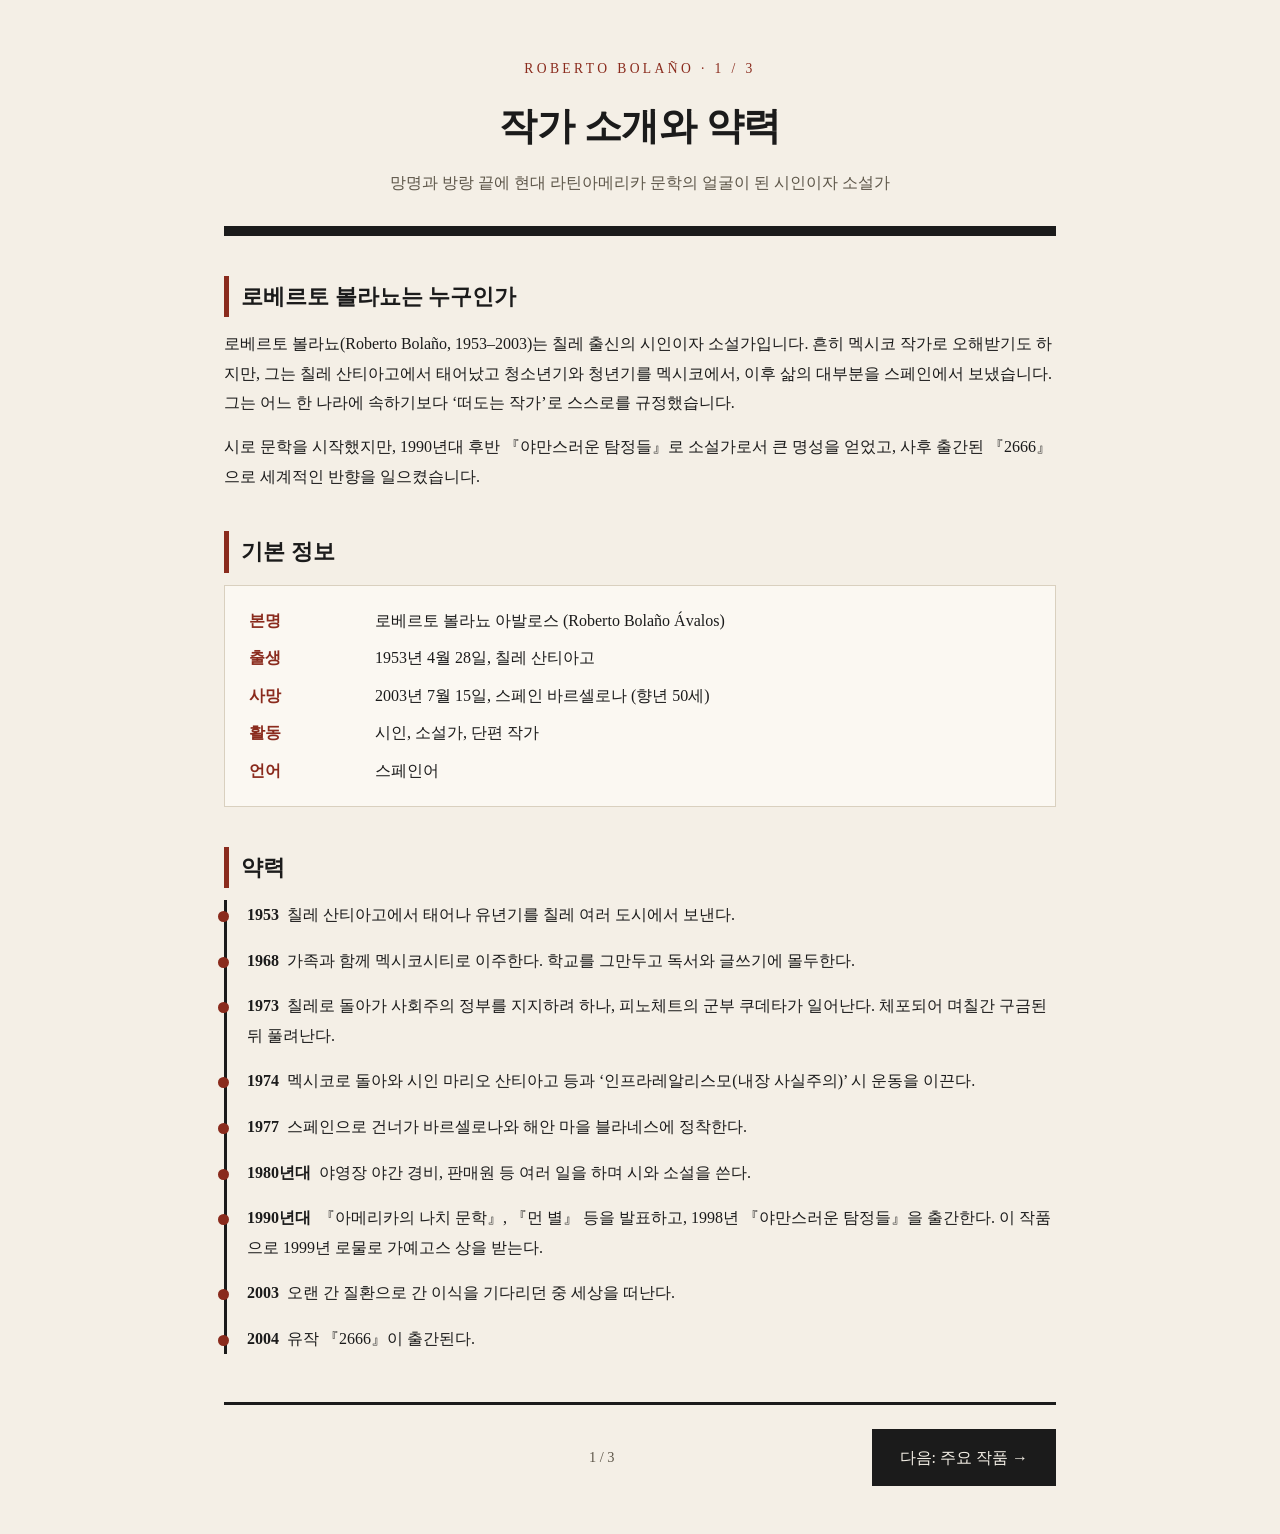
==== index.html @ b2fa028c "test" ====
<!DOCTYPE html>
<html lang="ko">
<head>
  <meta charset="UTF-8">
  <meta name="viewport" content="width=device-width, initial-scale=1.0">
  <title>로베르토 볼라뇨 | 작가와 약력</title>
  <link rel="stylesheet" href="style.css">
</head>
<body>
  <div class="page">
    <header class="site-header">
      <div class="eyebrow">Roberto Bolaño · 1 / 3</div>
      <h1>작가 소개와 약력</h1>
      <p class="sub">망명과 방랑 끝에 현대 라틴아메리카 문학의 얼굴이 된 시인이자 소설가</p>
    </header>

    <hr class="divider">

    <main class="body">
      <section>
        <h2>로베르토 볼라뇨는 누구인가</h2>
        <p>로베르토 볼라뇨(Roberto Bolaño, 1953–2003)는 칠레 출신의 시인이자 소설가입니다. 흔히 멕시코 작가로 오해받기도 하지만, 그는 칠레 산티아고에서 태어났고 청소년기와 청년기를 멕시코에서, 이후 삶의 대부분을 스페인에서 보냈습니다. 그는 어느 한 나라에 속하기보다 &lsquo;떠도는 작가&rsquo;로 스스로를 규정했습니다.</p>
        <p>시로 문학을 시작했지만, 1990년대 후반 『야만스러운 탐정들』로 소설가로서 큰 명성을 얻었고, 사후 출간된 『2666』으로 세계적인 반향을 일으켰습니다.</p>
      </section>

      <section>
        <h2>기본 정보</h2>
        <div class="profile">
          <dl>
            <dt>본명</dt><dd>로베르토 볼라뇨 아발로스 (Roberto Bolaño Ávalos)</dd>
            <dt>출생</dt><dd>1953년 4월 28일, 칠레 산티아고</dd>
            <dt>사망</dt><dd>2003년 7월 15일, 스페인 바르셀로나 (향년 50세)</dd>
            <dt>활동</dt><dd>시인, 소설가, 단편 작가</dd>
            <dt>언어</dt><dd>스페인어</dd>
          </dl>
        </div>
      </section>

      <section>
        <h2>약력</h2>
        <ul class="timeline">
          <li><span class="year">1953</span>칠레 산티아고에서 태어나 유년기를 칠레 여러 도시에서 보낸다.</li>
          <li><span class="year">1968</span>가족과 함께 멕시코시티로 이주한다. 학교를 그만두고 독서와 글쓰기에 몰두한다.</li>
          <li><span class="year">1973</span>칠레로 돌아가 사회주의 정부를 지지하려 하나, 피노체트의 군부 쿠데타가 일어난다. 체포되어 며칠간 구금된 뒤 풀려난다.</li>
          <li><span class="year">1974</span>멕시코로 돌아와 시인 마리오 산티아고 등과 &lsquo;인프라레알리스모(내장 사실주의)&rsquo; 시 운동을 이끈다.</li>
          <li><span class="year">1977</span>스페인으로 건너가 바르셀로나와 해안 마을 블라네스에 정착한다.</li>
          <li><span class="year">1980년대</span>야영장 야간 경비, 판매원 등 여러 일을 하며 시와 소설을 쓴다.</li>
          <li><span class="year">1990년대</span>『아메리카의 나치 문학』, 『먼 별』 등을 발표하고, 1998년 『야만스러운 탐정들』을 출간한다. 이 작품으로 1999년 로물로 가예고스 상을 받는다.</li>
          <li><span class="year">2003</span>오랜 간 질환으로 간 이식을 기다리던 중 세상을 떠난다.</li>
          <li><span class="year">2004</span>유작 『2666』이 출간된다.</li>
        </ul>
      </section>
    </main>

    <nav class="pager">
      <a class="btn ghost hidden" href="#" aria-hidden="true">← 이전</a>
      <span class="count">1 / 3</span>
      <a class="btn" href="works.html" data-next>다음: 주요 작품 →</a>
    </nav>
  </div>
  <script src="script.js"></script>
</body>
</html>
---- style.css ----
:root {
  --bg: #f4efe6;
  --ink: #1b1b1b;
  --muted: #5d5649;
  --accent: #8a2b1d;
  --card: #fbf8f2;
}

* { box-sizing: border-box; margin: 0; padding: 0; }

body {
  background: var(--bg);
  color: var(--ink);
  font-family: "Noto Serif KR", "Nanum Myeongjo", "Batang", serif;
  line-height: 1.85;
}

.page {
  max-width: 880px;
  margin: 0 auto;
  padding: 0 24px 48px;
  animation: fadeIn .6s ease;
}

@keyframes fadeIn {
  from { opacity: 0; transform: translateY(8px); }
  to   { opacity: 1; transform: none; }
}

/* 헤더 */
.site-header {
  padding: 56px 0 28px;
  text-align: center;
}
.site-header .eyebrow {
  font-size: .85rem;
  letter-spacing: .25em;
  color: var(--accent);
  text-transform: uppercase;
}
.site-header h1 {
  font-size: 2.4rem;
  margin: 10px 0 6px;
  letter-spacing: -.01em;
}
.site-header .sub {
  color: var(--muted);
  font-size: 1rem;
}

/* 헤더와 바디를 나누는 굵은 나눔선 */
.divider {
  border: 0;
  height: 10px;
  background: var(--ink);
  margin: 0 0 40px;
}

/* 바디 */
.body section { margin-bottom: 40px; }
.body h2 {
  font-size: 1.4rem;
  margin-bottom: 12px;
  padding-left: 12px;
  border-left: 5px solid var(--accent);
}
.body p { margin-bottom: 14px; }

.profile {
  background: var(--card);
  border: 1px solid #d9d0bf;
  padding: 20px 24px;
}
.profile dl {
  display: grid;
  grid-template-columns: 110px 1fr;
  gap: 8px 16px;
}
.profile dt { font-weight: bold; color: var(--accent); }

.timeline { list-style: none; border-left: 3px solid var(--ink); padding-left: 20px; }
.timeline li { position: relative; margin-bottom: 16px; }
.timeline li::before {
  content: "";
  position: absolute;
  left: -29px; top: 11px;
  width: 11px; height: 11px;
  background: var(--accent);
  border-radius: 50%;
}
.timeline .year { font-weight: bold; margin-right: 8px; }

.work {
  background: var(--card);
  border: 1px solid #d9d0bf;
  padding: 22px 26px;
  margin-bottom: 24px;
}
.work h3 { font-size: 1.25rem; }
.work .meta { color: var(--muted); font-size: .9rem; margin-bottom: 10px; }
.work h4 { color: var(--accent); margin: 12px 0 4px; font-size: 1rem; }
.work ul { padding-left: 20px; }

blockquote {
  border-left: 5px solid var(--accent);
  background: var(--card);
  padding: 14px 20px;
  margin-bottom: 16px;
}
blockquote cite { display: block; color: var(--muted); font-size: .9rem; margin-top: 4px; }

/* 페이지 이동 버튼 */
.pager {
  display: flex;
  justify-content: space-between;
  align-items: center;
  gap: 12px;
  margin-top: 48px;
  padding-top: 24px;
  border-top: 3px solid var(--ink);
}
.pager .count { color: var(--muted); font-size: .9rem; }
.btn {
  display: inline-block;
  padding: 12px 26px;
  background: var(--ink);
  color: var(--bg);
  text-decoration: none;
  font-family: inherit;
  font-size: 1rem;
  border: 2px solid var(--ink);
  cursor: pointer;
  transition: background .2s, color .2s;
}
.btn:hover { background: var(--accent); border-color: var(--accent); }
.btn.ghost { background: transparent; color: var(--ink); }
.btn.ghost:hover { background: var(--ink); color: var(--bg); border-color: var(--ink); }
.btn.hidden { visibility: hidden; }

@media (max-width: 560px) {
  .site-header h1 { font-size: 1.8rem; }
  .profile dl { grid-template-columns: 1fr; }
}
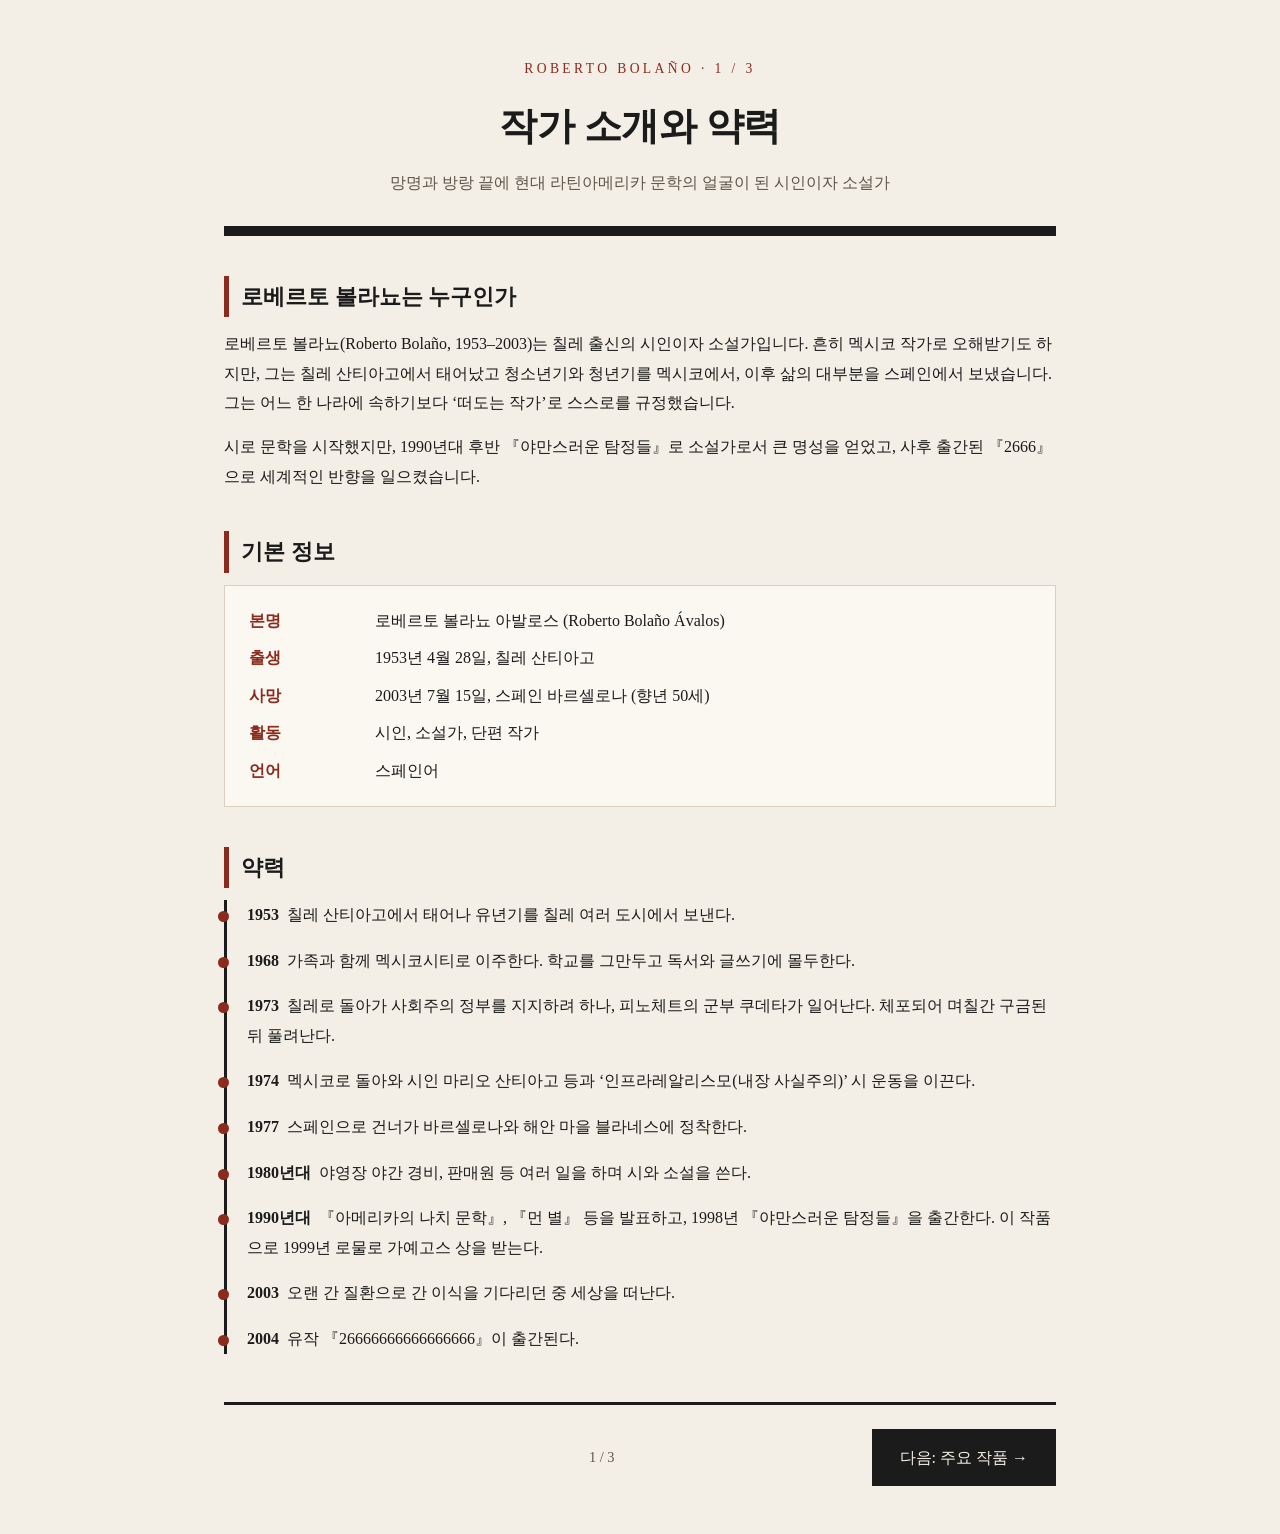
==== commit 49131249: "test 2" ====
--- a/index.html
+++ b/index.html
@@ -47,7 +47,7 @@
           <li><span class="year">1980년대</span>야영장 야간 경비, 판매원 등 여러 일을 하며 시와 소설을 쓴다.</li>
           <li><span class="year">1990년대</span>『아메리카의 나치 문학』, 『먼 별』 등을 발표하고, 1998년 『야만스러운 탐정들』을 출간한다. 이 작품으로 1999년 로물로 가예고스 상을 받는다.</li>
           <li><span class="year">2003</span>오랜 간 질환으로 간 이식을 기다리던 중 세상을 떠난다.</li>
-          <li><span class="year">2004</span>유작 『2666』이 출간된다.</li>
+          <li><span class="year">2004</span>유작 『26666666666666666』이 출간된다.</li>
         </ul>
       </section>
     </main>
